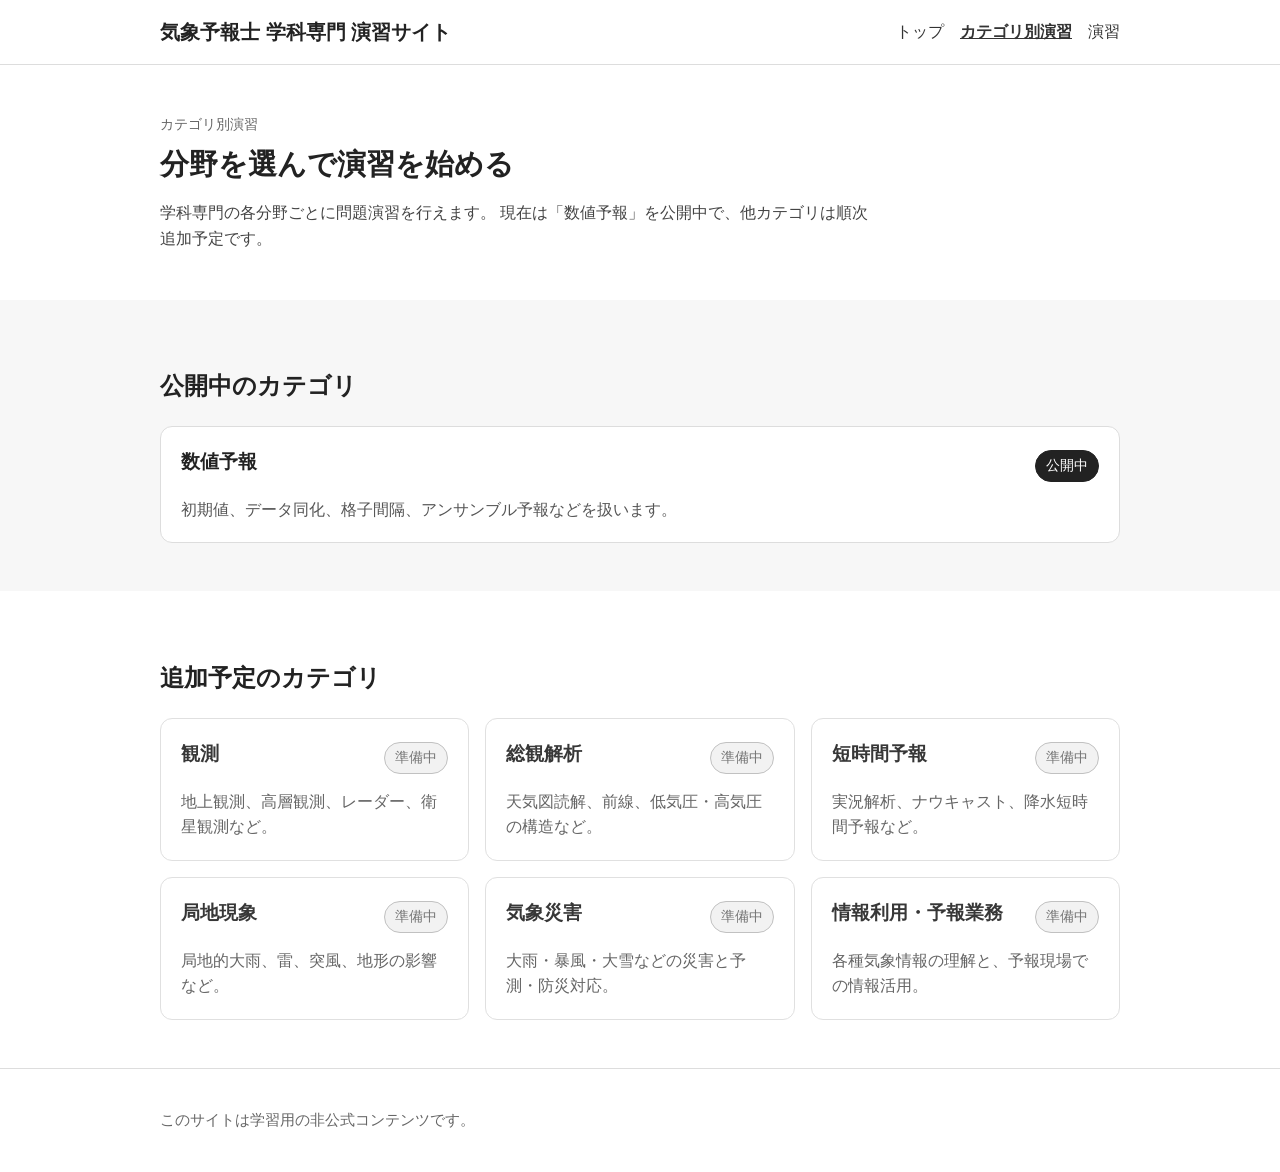
==== categories.html @ 1f631fb0 "Add categories.html" ====
<!DOCTYPE html>
<html lang="ja">
<head>
  <meta charset="UTF-8" />
  <meta name="viewport" content="width=device-width, initial-scale=1.0" />
  <title>カテゴリ別演習 | 気象予報士 学科専門 演習サイト</title>
  <link rel="stylesheet" href="assets/css/style.css" />
</head>
<body>
  <div id="site-header" data-page="categories"></div>

  <main>
    <section class="page-hero">
      <div class="container">
        <p class="page-label">カテゴリ別演習</p>
        <h2>分野を選んで演習を始める</h2>
        <p class="page-text">
          学科専門の各分野ごとに問題演習を行えます。
          現在は「数値予報」を公開中で、他カテゴリは順次追加予定です。
        </p>
      </div>
    </section>

    <section class="section">
      <div class="container">
        <h2>公開中のカテゴリ</h2>

        <div class="card-grid">
          <a class="card category-card available" href="quiz.html">
            <div class="category-card-head">
              <h3>数値予報</h3>
              <span class="status-badge">公開中</span>
            </div>
            <p>初期値、データ同化、格子間隔、アンサンブル予報などを扱います。</p>
          </a>
        </div>
      </div>
    </section>

    <section class="section section-alt">
      <div class="container">
        <h2>追加予定のカテゴリ</h2>

        <div class="card-grid">
          <div class="card category-card coming-soon">
            <div class="category-card-head">
              <h3>観測</h3>
              <span class="status-badge muted">準備中</span>
            </div>
            <p>地上観測、高層観測、レーダー、衛星観測など。</p>
          </div>

          <div class="card category-card coming-soon">
            <div class="category-card-head">
              <h3>総観解析</h3>
              <span class="status-badge muted">準備中</span>
            </div>
            <p>天気図読解、前線、低気圧・高気圧の構造など。</p>
          </div>

          <div class="card category-card coming-soon">
            <div class="category-card-head">
              <h3>短時間予報</h3>
              <span class="status-badge muted">準備中</span>
            </div>
            <p>実況解析、ナウキャスト、降水短時間予報など。</p>
          </div>

          <div class="card category-card coming-soon">
            <div class="category-card-head">
              <h3>局地現象</h3>
              <span class="status-badge muted">準備中</span>
            </div>
            <p>局地的大雨、雷、突風、地形の影響など。</p>
          </div>

          <div class="card category-card coming-soon">
            <div class="category-card-head">
              <h3>気象災害</h3>
              <span class="status-badge muted">準備中</span>
            </div>
            <p>大雨・暴風・大雪などの災害と予測・防災対応。</p>
          </div>

          <div class="card category-card coming-soon">
            <div class="category-card-head">
              <h3>情報利用・予報業務</h3>
              <span class="status-badge muted">準備中</span>
            </div>
            <p>各種気象情報の理解と、予報現場での情報活用。</p>
          </div>
        </div>
      </div>
    </section>
  </main>

  <footer class="site-footer">
    <div class="container">
      <p>このサイトは学習用の非公式コンテンツです。</p>
    </div>
  </footer>

  <script src="assets/js/include.js"></script>
</body>
</html>
---- assets/css/style.css ----
/* 共通 */
* {
  box-sizing: border-box;
}

body {
  margin: 0;
  font-family: sans-serif;
  line-height: 1.6;
  color: #222;
  background: #f7f7f7;
}

a {
  color: inherit;
  text-decoration: none;
}

.container {
  width: min(960px, calc(100% - 32px));
  margin: 0 auto;
}

/* ヘッダー */
.site-header {
  background: #ffffff;
  border-bottom: 1px solid #ddd;
}

.header-inner {
  display: flex;
  align-items: center;
  justify-content: space-between;
  gap: 16px;
  padding: 16px 0;
}

.site-title {
  margin: 0;
  font-size: 1.25rem;
}

.site-nav {
  display: flex;
  gap: 16px;
  flex-wrap: wrap;
}

.site-nav a {
  color: #333;
}

.site-nav a.active {
  font-weight: bold;
  text-decoration: underline;
}

/* セクション */
.section {
  padding: 48px 0;
}

.section-alt {
  background: #ffffff;
}

/* ヒーロー */
.hero {
  padding: 64px 0;
  background: #ffffff;
}

.hero-label {
  margin: 0 0 8px;
  font-size: 0.9rem;
  color: #666;
}

.hero h2 {
  margin: 0 0 16px;
  font-size: 2rem;
  line-height: 1.4;
}

.hero-text {
  margin: 0;
  max-width: 720px;
  color: #444;
}

.hero-actions {
  margin-top: 24px;
  display: flex;
  gap: 12px;
  flex-wrap: wrap;
}

/* ボタン */
.button {
  display: inline-block;
  padding: 12px 18px;
  border-radius: 8px;
  border: 1px solid #bbb;
  background: #fff;
  cursor: pointer;
}

.button.primary {
  background: #222;
  color: #fff;
  border-color: #222;
}

/* カード */
.card-grid {
  display: grid;
  grid-template-columns: repeat(auto-fit, minmax(240px, 1fr));
  gap: 16px;
  margin-top: 20px;
}

.card {
  display: block;
  background: #fff;
  border: 1px solid #ddd;
  border-radius: 12px;
  padding: 20px;
}

.card h3 {
  margin-top: 0;
  margin-bottom: 8px;
}

.card p {
  margin: 0;
  color: #555;
}

/* リスト */
.feature-list {
  padding-left: 20px;
  margin: 20px 0 0;
}

.simple-list {
  display: grid;
  grid-template-columns: repeat(auto-fit, minmax(180px, 1fr));
  gap: 12px;
  margin-top: 20px;
}

.simple-item {
  background: #fff;
  border: 1px solid #ddd;
  border-radius: 10px;
  padding: 14px 16px;
}

/* フッター */
.site-footer {
  padding: 24px 0;
  background: #ffffff;
  border-top: 1px solid #ddd;
  color: #666;
  font-size: 0.95rem;
}

/* quiz.html で使う補助 */
.quiz-page {
  padding-top: 32px;
  padding-bottom: 48px;
}

.quiz-card,
.result-card,
.explanation-card {
  background: #fff;
  border: 1px solid #ddd;
  border-radius: 12px;
  padding: 20px;
  margin-top: 16px;
}

.quiz-meta,
.quiz-navigation,
.actions,
.choices {
  margin-top: 16px;
}

.choices {
  display: grid;
  gap: 12px;
}

.choice-button {
  width: 100%;
  text-align: left;
  padding: 14px 16px;
  border: 1px solid #ccc;
  border-radius: 10px;
  background: #fff;
  cursor: pointer;
}

.choice-button.selected {
  outline: 2px solid #333;
}

.choice-button.correct-choice {
  background: #e8f7e8;
}

.choice-button.incorrect-choice {
  background: #fdeaea;
}

.result-text.correct {
  color: #1f7a1f;
  font-weight: bold;
}

.result-text.incorrect {
  color: #b00020;
  font-weight: bold;
}

.is-hidden {
  display: none;
}

.quiz-navigation {
  display: flex;
  gap: 12px;
  flex-wrap: wrap;
}

/* スマホ */
@media (max-width: 640px) {
  .header-inner {
    flex-direction: column;
    align-items: flex-start;
  }

  .hero {
    padding: 48px 0;
  }

  .hero h2 {
    font-size: 1.5rem;
  }
}

/* category */
.page-hero {
  padding: 48px 0;
  background: #ffffff;
}

.page-label {
  margin: 0 0 8px;
  font-size: 0.9rem;
  color: #666;
}

.page-hero h2 {
  margin: 0 0 16px;
  font-size: 1.8rem;
  line-height: 1.4;
}

.page-text {
  margin: 0;
  max-width: 720px;
  color: #444;
}

.category-card-head {
  display: flex;
  align-items: center;
  justify-content: space-between;
  gap: 12px;
  margin-bottom: 12px;
}

.status-badge {
  display: inline-block;
  padding: 4px 10px;
  border-radius: 999px;
  font-size: 0.85rem;
  border: 1px solid #222;
  background: #222;
  color: #fff;
  white-space: nowrap;
}

.status-badge.muted {
  border-color: #bbb;
  background: #f1f1f1;
  color: #666;
}

.category-card.available {
  transition: transform 0.15s ease;
}

.category-card.available:hover {
  transform: translateY(-2px);
}

.category-card.coming-soon {
  opacity: 0.9;
}
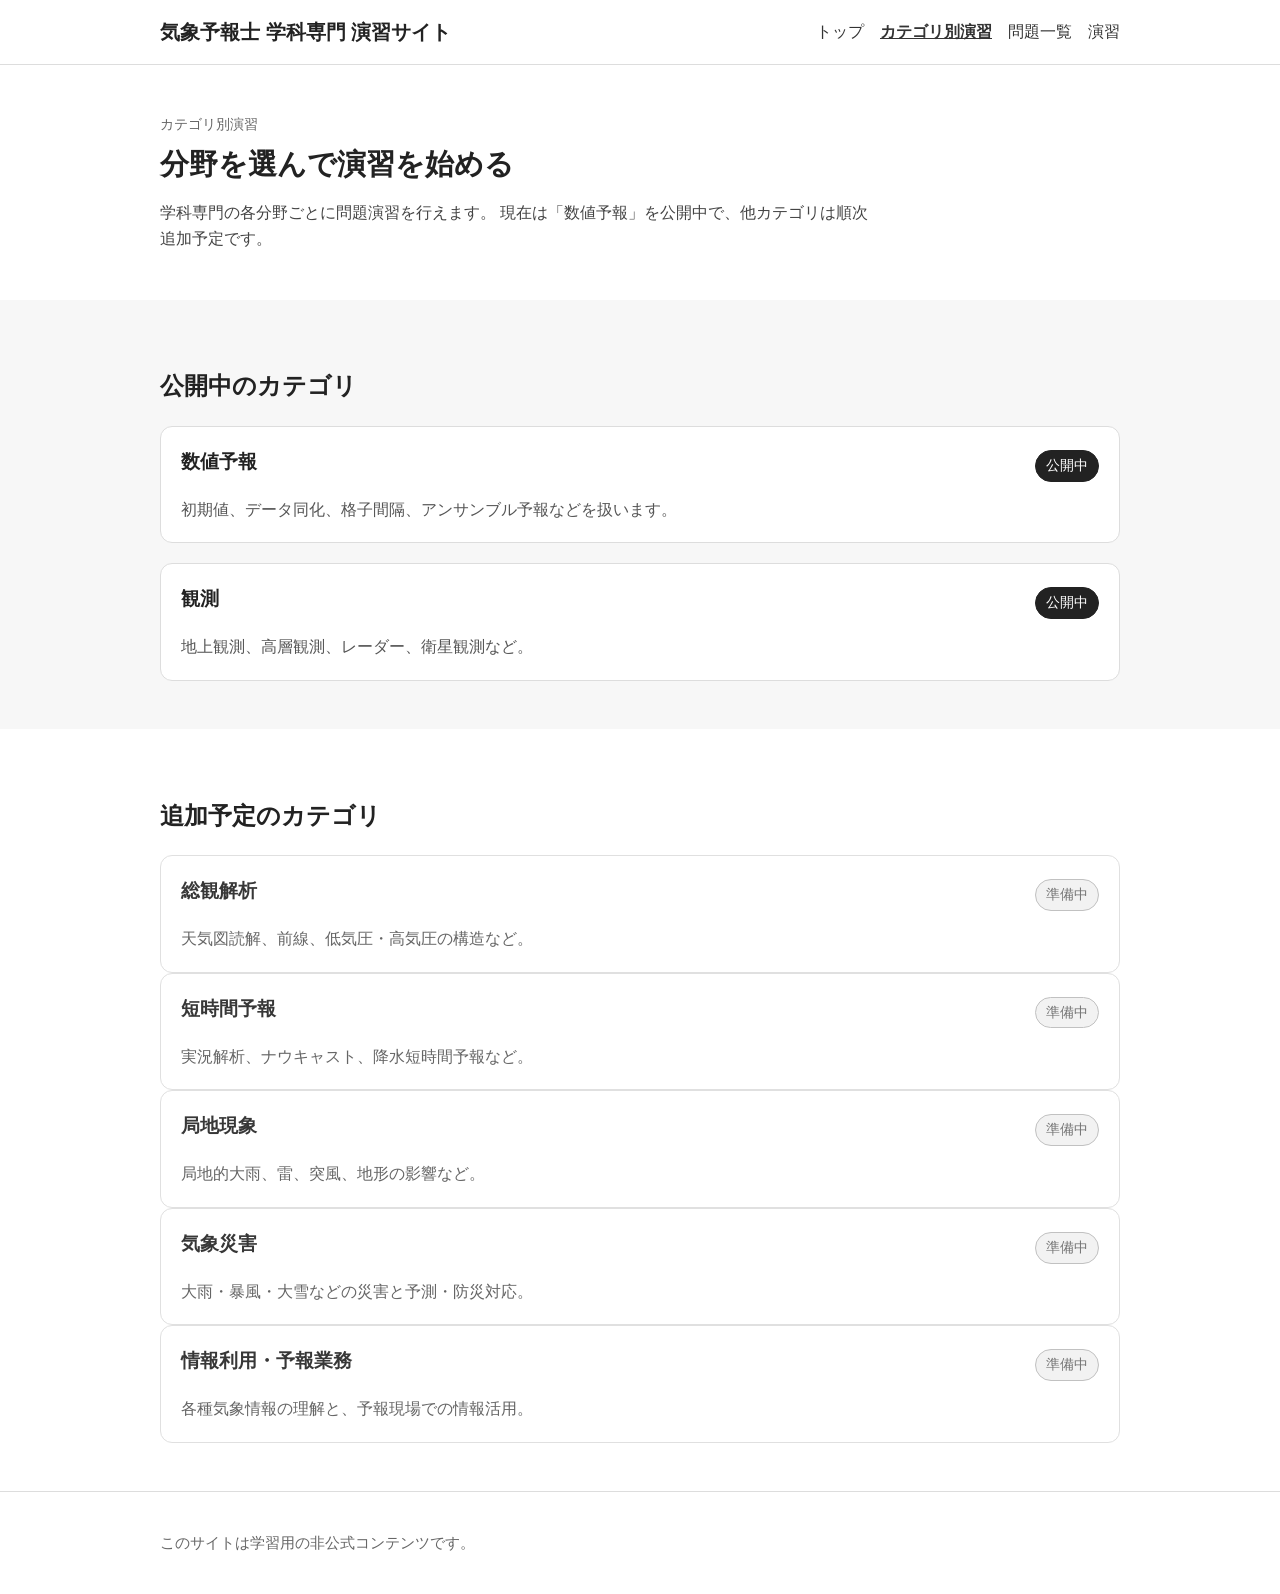
==== commit 4044c45a: "add question observations" ====
--- a/categories.html
+++ b/categories.html
@@ -26,7 +26,7 @@
         <h2>公開中のカテゴリ</h2>
 
         <div class="card-grid">
-          <a class="card category-card available" href="quiz.html">
+          <a class="card category-card available" href="quiz.html?category=numerical-weather-prediction">
             <div class="category-card-head">
               <h3>数値予報</h3>
               <span class="status-badge">公開中</span>
@@ -34,21 +34,20 @@
             <p>初期値、データ同化、格子間隔、アンサンブル予報などを扱います。</p>
           </a>
         </div>
+        <div class="card-grid">
+          <a class="card category-card available" href="quiz.html?category=observation">
+            <div class="category-card-head">
+              <h3>観測</h3>
+              <span class="status-badge">公開中</span>
+            </div>
+            <p>地上観測、高層観測、レーダー、衛星観測など。</p>
+          </a>
       </div>
     </section>
 
     <section class="section section-alt">
       <div class="container">
         <h2>追加予定のカテゴリ</h2>
-
-        <div class="card-grid">
-          <div class="card category-card coming-soon">
-            <div class="category-card-head">
-              <h3>観測</h3>
-              <span class="status-badge muted">準備中</span>
-            </div>
-            <p>地上観測、高層観測、レーダー、衛星観測など。</p>
-          </div>
 
           <div class="card category-card coming-soon">
             <div class="category-card-head">
--- a/assets/css/style.css
+++ b/assets/css/style.css
@@ -312,3 +312,81 @@
 .category-card.coming-soon {
   opacity: 0.9;
 }
+
+/* questions　*/
+.questions-toolbar {
+  margin-bottom: 20px;
+}
+
+.questions-summary {
+  margin: 0;
+  color: #555;
+}
+
+.questions-list {
+  display: grid;
+  gap: 32px;
+}
+
+.question-group {
+  display: grid;
+  gap: 16px;
+}
+
+.question-group-title {
+  margin: 0;
+  font-size: 1.4rem;
+}
+
+.question-group-list {
+  display: grid;
+  gap: 16px;
+}
+
+.question-item {
+  display: flex;
+  justify-content: space-between;
+  gap: 20px;
+  padding: 20px;
+  border: 1px solid #ddd;
+  border-radius: 12px;
+  background: #fff;
+}
+
+.question-item-main {
+  flex: 1;
+}
+
+.question-item-meta {
+  display: flex;
+  gap: 12px;
+  flex-wrap: wrap;
+  margin: 0 0 8px;
+  font-size: 0.9rem;
+  color: #666;
+}
+
+.question-item-title {
+  margin: 0 0 8px;
+  font-size: 1.1rem;
+}
+
+.question-item-text {
+  margin: 0;
+  color: #444;
+}
+
+.question-item-actions {
+  display: flex;
+  align-items: flex-start;
+}
+
+@media (max-width: 640px) {
+  .question-item {
+    flex-direction: column;
+  }
+
+  .question-item-actions {
+    align-items: stretch;
+  }
+}
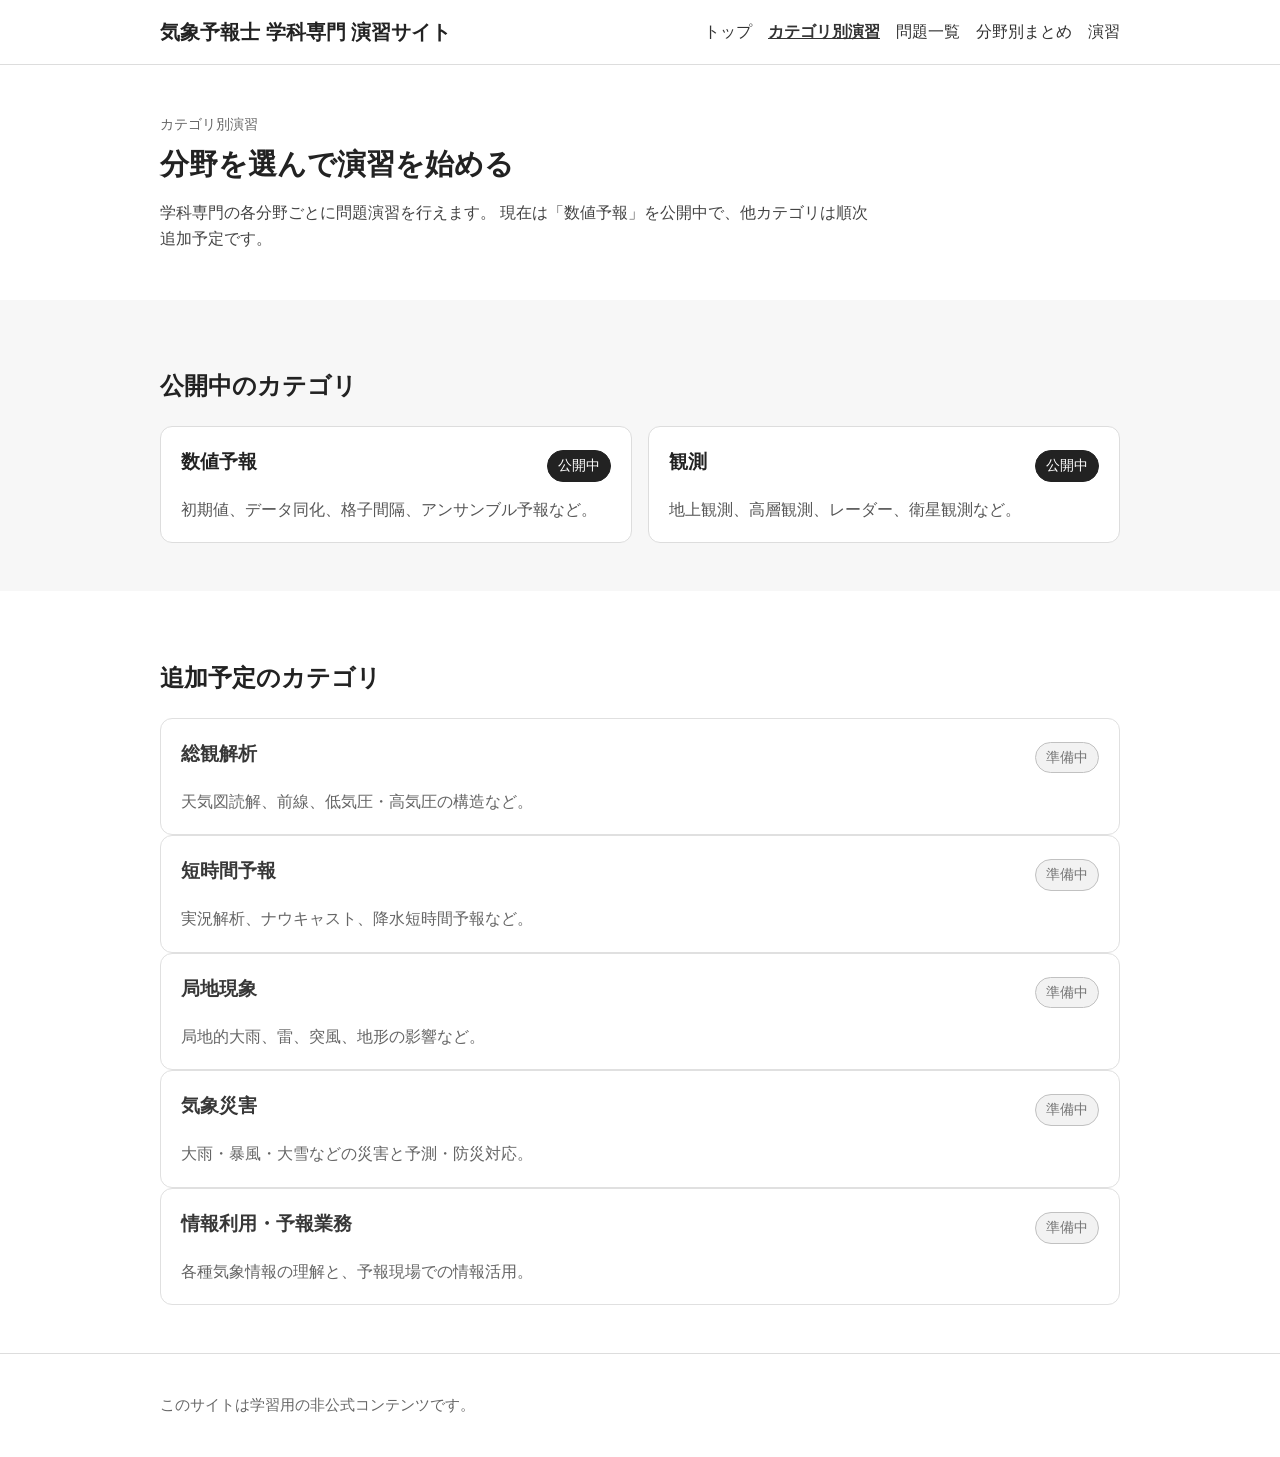
==== commit 20e3ad99: "Add summaries" ====
--- a/categories.html
+++ b/categories.html
@@ -31,10 +31,8 @@
               <h3>数値予報</h3>
               <span class="status-badge">公開中</span>
             </div>
-            <p>初期値、データ同化、格子間隔、アンサンブル予報などを扱います。</p>
+            <p>初期値、データ同化、格子間隔、アンサンブル予報など。</p>
           </a>
-        </div>
-        <div class="card-grid">
           <a class="card category-card available" href="quiz.html?category=observation">
             <div class="category-card-head">
               <h3>観測</h3>
@@ -42,6 +40,7 @@
             </div>
             <p>地上観測、高層観測、レーダー、衛星観測など。</p>
           </a>
+        </div>
       </div>
     </section>
 
--- a/assets/css/style.css
+++ b/assets/css/style.css
@@ -389,4 +389,64 @@
   .question-item-actions {
     align-items: stretch;
   }
+}
+
+/* summary　*/
+.summary-index {
+  display: flex;
+  gap: 12px;
+  flex-wrap: wrap;
+}
+
+.summary-index-item {
+  display: inline-block;
+  padding: 10px 14px;
+  border: 1px solid #ddd;
+  border-radius: 999px;
+  background: #fff;
+}
+
+.summary-article {
+  display: grid;
+  gap: 20px;
+}
+
+.summary-header {
+  display: grid;
+  gap: 8px;
+}
+
+.summary-header h2 {
+  margin: 0;
+  font-size: 1.8rem;
+}
+
+.summary-category {
+  margin: 0;
+  color: #666;
+  font-size: 0.95rem;
+}
+
+.summary-block {
+  padding: 20px;
+  border: 1px solid #ddd;
+  border-radius: 12px;
+  background: #fff;
+}
+
+.summary-block h3 {
+  margin-top: 0;
+  margin-bottom: 10px;
+  font-size: 1.1rem;
+}
+
+.summary-block p {
+  margin: 0;
+  color: #444;
+}
+
+.summary-actions {
+  display: flex;
+  gap: 12px;
+  flex-wrap: wrap;
 }
